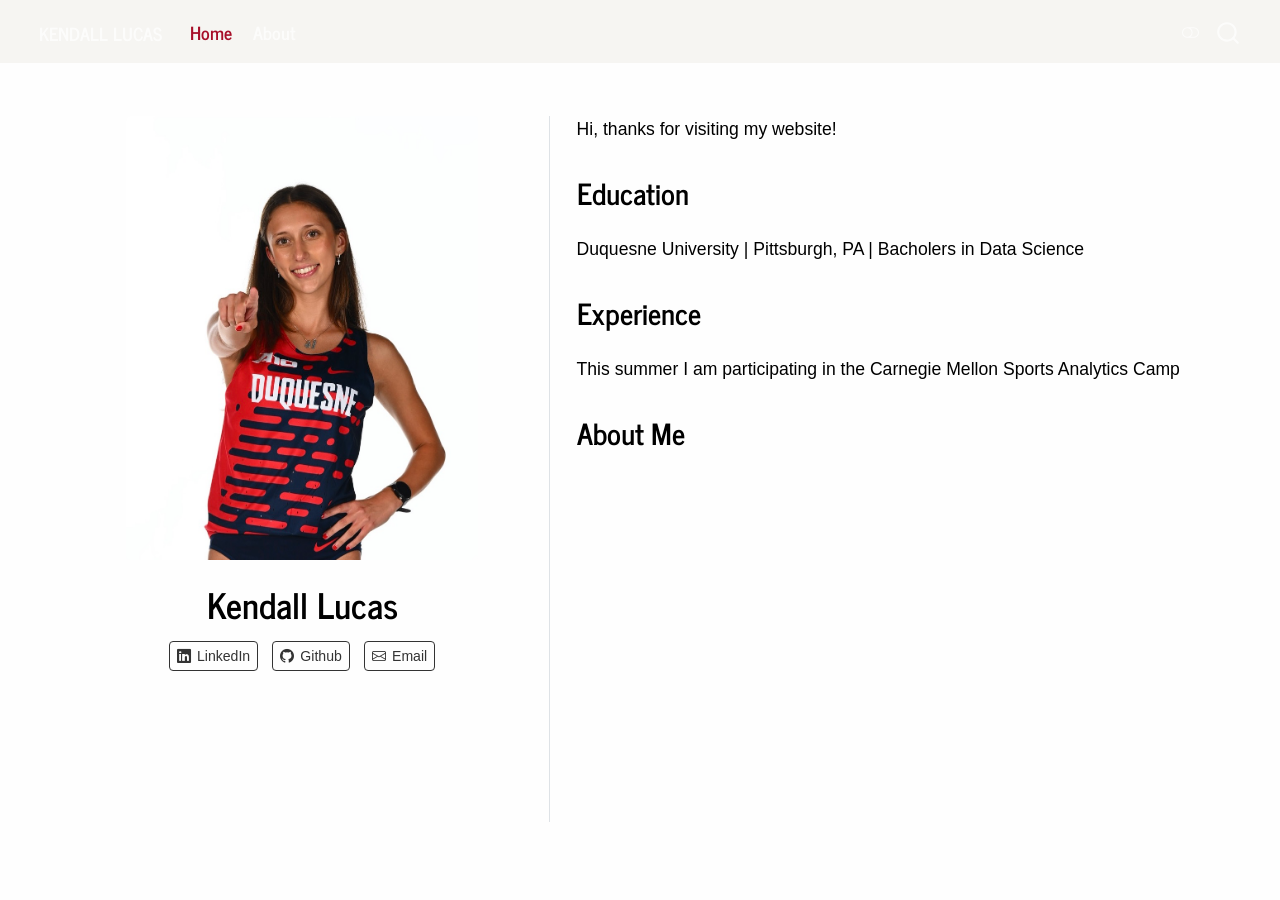
==== index.html @ 0dd99e91 "Built site for gh-pages" ====
<!DOCTYPE html>
<html xmlns="http://www.w3.org/1999/xhtml" lang="en" xml:lang="en"><head>

<meta charset="utf-8">
<meta name="generator" content="quarto-1.5.57">

<meta name="viewport" content="width=device-width, initial-scale=1.0, user-scalable=yes">


<title>Kendall Lucas</title>
<style>
code{white-space: pre-wrap;}
span.smallcaps{font-variant: small-caps;}
div.columns{display: flex; gap: min(4vw, 1.5em);}
div.column{flex: auto; overflow-x: auto;}
div.hanging-indent{margin-left: 1.5em; text-indent: -1.5em;}
ul.task-list{list-style: none;}
ul.task-list li input[type="checkbox"] {
  width: 0.8em;
  margin: 0 0.8em 0.2em -1em; /* quarto-specific, see https://github.com/quarto-dev/quarto-cli/issues/4556 */ 
  vertical-align: middle;
}
</style>


<script src="site_libs/quarto-nav/quarto-nav.js"></script>
<script src="site_libs/quarto-nav/headroom.min.js"></script>
<script src="site_libs/clipboard/clipboard.min.js"></script>
<script src="site_libs/quarto-search/autocomplete.umd.js"></script>
<script src="site_libs/quarto-search/fuse.min.js"></script>
<script src="site_libs/quarto-search/quarto-search.js"></script>
<meta name="quarto:offset" content="./">
<link href="./images.png" rel="icon" type="image/png">
<script src="site_libs/quarto-html/quarto.js"></script>
<script src="site_libs/quarto-html/popper.min.js"></script>
<script src="site_libs/quarto-html/tippy.umd.min.js"></script>
<link href="site_libs/quarto-html/tippy.css" rel="stylesheet">
<link href="site_libs/quarto-html/quarto-syntax-highlighting.css" rel="stylesheet" class="quarto-color-scheme" id="quarto-text-highlighting-styles">
<link href="site_libs/quarto-html/quarto-syntax-highlighting-dark.css" rel="prefetch" class="quarto-color-scheme quarto-color-alternate" id="quarto-text-highlighting-styles">
<script src="site_libs/bootstrap/bootstrap.min.js"></script>
<link href="site_libs/bootstrap/bootstrap-icons.css" rel="stylesheet">
<link href="site_libs/bootstrap/bootstrap.min.css" rel="stylesheet" class="quarto-color-scheme" id="quarto-bootstrap" data-mode="light">
<link href="site_libs/bootstrap/bootstrap-dark.min.css" rel="prefetch" class="quarto-color-scheme quarto-color-alternate" id="quarto-bootstrap" data-mode="dark">
<script id="quarto-search-options" type="application/json">{
  "location": "navbar",
  "copy-button": false,
  "collapse-after": 3,
  "panel-placement": "end",
  "type": "overlay",
  "limit": 50,
  "keyboard-shortcut": [
    "f",
    "/",
    "s"
  ],
  "show-item-context": false,
  "language": {
    "search-no-results-text": "No results",
    "search-matching-documents-text": "matching documents",
    "search-copy-link-title": "Copy link to search",
    "search-hide-matches-text": "Hide additional matches",
    "search-more-match-text": "more match in this document",
    "search-more-matches-text": "more matches in this document",
    "search-clear-button-title": "Clear",
    "search-text-placeholder": "",
    "search-detached-cancel-button-title": "Cancel",
    "search-submit-button-title": "Submit",
    "search-label": "Search"
  }
}</script>


<link rel="stylesheet" href="styles.css">
</head>

<body class="nav-fixed">

<div id="quarto-search-results"></div>
  <header id="quarto-header" class="headroom fixed-top">
    <nav class="navbar navbar-expand-lg " data-bs-theme="dark">
      <div class="navbar-container container-fluid">
      <div class="navbar-brand-container mx-auto">
    <a href="./index.html" class="navbar-brand navbar-brand-logo">
    <img src="./imgaes.png" alt="" class="navbar-logo">
    </a>
    <a class="navbar-brand" href="./index.html">
    <span class="navbar-title">Kendall Lucas</span>
    </a>
  </div>
            <div id="quarto-search" class="" title="Search"></div>
          <button class="navbar-toggler" type="button" data-bs-toggle="collapse" data-bs-target="#navbarCollapse" aria-controls="navbarCollapse" role="menu" aria-expanded="false" aria-label="Toggle navigation" onclick="if (window.quartoToggleHeadroom) { window.quartoToggleHeadroom(); }">
  <span class="navbar-toggler-icon"></span>
</button>
          <div class="collapse navbar-collapse" id="navbarCollapse">
            <ul class="navbar-nav navbar-nav-scroll me-auto">
  <li class="nav-item">
    <a class="nav-link active" href="./index.html" aria-current="page"> 
<span class="menu-text">Home</span></a>
  </li>  
  <li class="nav-item">
    <a class="nav-link" href="./about.html"> 
<span class="menu-text">About</span></a>
  </li>  
</ul>
          </div> <!-- /navcollapse -->
            <div class="quarto-navbar-tools">
  <a href="" class="quarto-color-scheme-toggle quarto-navigation-tool  px-1" onclick="window.quartoToggleColorScheme(); return false;" title="Toggle dark mode"><i class="bi"></i></a>
</div>
      </div> <!-- /container-fluid -->
    </nav>
</header>
<!-- content -->
<div id="quarto-content" class="quarto-container page-columns page-rows-contents page-layout-full page-navbar">
<!-- sidebar -->
<!-- margin-sidebar -->
    
<!-- main -->
<div class="quarto-about-trestles column-page">
  <div class="about-entity">
    <img src="correct_headshot1.png" class="about-image
  rounded " style="width: 20em;">
<header id="title-block-header" class="quarto-title-block default">
<div class="quarto-title">
<h1 class="title">Kendall Lucas</h1>
</div>
<div class="quarto-title-meta column-page">
  </div>
</header>
    <div class="about-links">
  <a href="https://www.linkedin.com/in/kendall-lucas-64274b386/" class="about-link" rel="" target="">
    <i class="bi bi-linkedin"></i>
     <span class="about-link-text">LinkedIn</span>
  </a>
  <a href="https://github.com/kendall-lucas25" class="about-link" rel="" target="">
    <i class="bi bi-github"></i>
     <span class="about-link-text">Github</span>
  </a>
  <a href="/lucask9@duq.edu" class="about-link" rel="" target="">
    <i class="bi bi-envelope"></i>
     <span class="about-link-text">Email</span>
  </a>
</div>
  </div>
  <div class="about-contents"><main class="content column-page" id="quarto-document-content">
<div id="intro">
<p>Hi, thanks for visiting my website!</p>
<section id="education" class="level2">
<h2 data-anchor-id="education">Education</h2>
<p>Duquesne University | Pittsburgh, PA | Bacholers in Data Science</p>
</section>
<section id="experience" class="level2">
<h2 data-anchor-id="experience">Experience</h2>
<p>This summer I am participating in the Carnegie Mellon Sports Analytics Camp</p>
</section>
<section id="about-me" class="level2">
<h2 data-anchor-id="about-me">About Me</h2>


</section>
</div>
</main></div>
</div>
 <!-- /main -->
<script id="quarto-html-after-body" type="application/javascript">
window.document.addEventListener("DOMContentLoaded", function (event) {
  const toggleBodyColorMode = (bsSheetEl) => {
    const mode = bsSheetEl.getAttribute("data-mode");
    const bodyEl = window.document.querySelector("body");
    if (mode === "dark") {
      bodyEl.classList.add("quarto-dark");
      bodyEl.classList.remove("quarto-light");
    } else {
      bodyEl.classList.add("quarto-light");
      bodyEl.classList.remove("quarto-dark");
    }
  }
  const toggleBodyColorPrimary = () => {
    const bsSheetEl = window.document.querySelector("link#quarto-bootstrap");
    if (bsSheetEl) {
      toggleBodyColorMode(bsSheetEl);
    }
  }
  toggleBodyColorPrimary();  
  const disableStylesheet = (stylesheets) => {
    for (let i=0; i < stylesheets.length; i++) {
      const stylesheet = stylesheets[i];
      stylesheet.rel = 'prefetch';
    }
  }
  const enableStylesheet = (stylesheets) => {
    for (let i=0; i < stylesheets.length; i++) {
      const stylesheet = stylesheets[i];
      stylesheet.rel = 'stylesheet';
    }
  }
  const manageTransitions = (selector, allowTransitions) => {
    const els = window.document.querySelectorAll(selector);
    for (let i=0; i < els.length; i++) {
      const el = els[i];
      if (allowTransitions) {
        el.classList.remove('notransition');
      } else {
        el.classList.add('notransition');
      }
    }
  }
  const toggleGiscusIfUsed = (isAlternate, darkModeDefault) => {
    const baseTheme = document.querySelector('#giscus-base-theme')?.value ?? 'light';
    const alternateTheme = document.querySelector('#giscus-alt-theme')?.value ?? 'dark';
    let newTheme = '';
    if(darkModeDefault) {
      newTheme = isAlternate ? baseTheme : alternateTheme;
    } else {
      newTheme = isAlternate ? alternateTheme : baseTheme;
    }
    const changeGiscusTheme = () => {
      // From: https://github.com/giscus/giscus/issues/336
      const sendMessage = (message) => {
        const iframe = document.querySelector('iframe.giscus-frame');
        if (!iframe) return;
        iframe.contentWindow.postMessage({ giscus: message }, 'https://giscus.app');
      }
      sendMessage({
        setConfig: {
          theme: newTheme
        }
      });
    }
    const isGiscussLoaded = window.document.querySelector('iframe.giscus-frame') !== null;
    if (isGiscussLoaded) {
      changeGiscusTheme();
    }
  }
  const toggleColorMode = (alternate) => {
    // Switch the stylesheets
    const alternateStylesheets = window.document.querySelectorAll('link.quarto-color-scheme.quarto-color-alternate');
    manageTransitions('#quarto-margin-sidebar .nav-link', false);
    if (alternate) {
      enableStylesheet(alternateStylesheets);
      for (const sheetNode of alternateStylesheets) {
        if (sheetNode.id === "quarto-bootstrap") {
          toggleBodyColorMode(sheetNode);
        }
      }
    } else {
      disableStylesheet(alternateStylesheets);
      toggleBodyColorPrimary();
    }
    manageTransitions('#quarto-margin-sidebar .nav-link', true);
    // Switch the toggles
    const toggles = window.document.querySelectorAll('.quarto-color-scheme-toggle');
    for (let i=0; i < toggles.length; i++) {
      const toggle = toggles[i];
      if (toggle) {
        if (alternate) {
          toggle.classList.add("alternate");     
        } else {
          toggle.classList.remove("alternate");
        }
      }
    }
    // Hack to workaround the fact that safari doesn't
    // properly recolor the scrollbar when toggling (#1455)
    if (navigator.userAgent.indexOf('Safari') > 0 && navigator.userAgent.indexOf('Chrome') == -1) {
      manageTransitions("body", false);
      window.scrollTo(0, 1);
      setTimeout(() => {
        window.scrollTo(0, 0);
        manageTransitions("body", true);
      }, 40);  
    }
  }
  const isFileUrl = () => { 
    return window.location.protocol === 'file:';
  }
  const hasAlternateSentinel = () => {  
    let styleSentinel = getColorSchemeSentinel();
    if (styleSentinel !== null) {
      return styleSentinel === "alternate";
    } else {
      return false;
    }
  }
  const setStyleSentinel = (alternate) => {
    const value = alternate ? "alternate" : "default";
    if (!isFileUrl()) {
      window.localStorage.setItem("quarto-color-scheme", value);
    } else {
      localAlternateSentinel = value;
    }
  }
  const getColorSchemeSentinel = () => {
    if (!isFileUrl()) {
      const storageValue = window.localStorage.getItem("quarto-color-scheme");
      return storageValue != null ? storageValue : localAlternateSentinel;
    } else {
      return localAlternateSentinel;
    }
  }
  const darkModeDefault = false;
  let localAlternateSentinel = darkModeDefault ? 'alternate' : 'default';
  // Dark / light mode switch
  window.quartoToggleColorScheme = () => {
    // Read the current dark / light value 
    let toAlternate = !hasAlternateSentinel();
    toggleColorMode(toAlternate);
    setStyleSentinel(toAlternate);
    toggleGiscusIfUsed(toAlternate, darkModeDefault);
  };
  // Ensure there is a toggle, if there isn't float one in the top right
  if (window.document.querySelector('.quarto-color-scheme-toggle') === null) {
    const a = window.document.createElement('a');
    a.classList.add('top-right');
    a.classList.add('quarto-color-scheme-toggle');
    a.href = "";
    a.onclick = function() { try { window.quartoToggleColorScheme(); } catch {} return false; };
    const i = window.document.createElement("i");
    i.classList.add('bi');
    a.appendChild(i);
    window.document.body.appendChild(a);
  }
  // Switch to dark mode if need be
  if (hasAlternateSentinel()) {
    toggleColorMode(true);
  } else {
    toggleColorMode(false);
  }
  const isCodeAnnotation = (el) => {
    for (const clz of el.classList) {
      if (clz.startsWith('code-annotation-')) {                     
        return true;
      }
    }
    return false;
  }
  const onCopySuccess = function(e) {
    // button target
    const button = e.trigger;
    // don't keep focus
    button.blur();
    // flash "checked"
    button.classList.add('code-copy-button-checked');
    var currentTitle = button.getAttribute("title");
    button.setAttribute("title", "Copied!");
    let tooltip;
    if (window.bootstrap) {
      button.setAttribute("data-bs-toggle", "tooltip");
      button.setAttribute("data-bs-placement", "left");
      button.setAttribute("data-bs-title", "Copied!");
      tooltip = new bootstrap.Tooltip(button, 
        { trigger: "manual", 
          customClass: "code-copy-button-tooltip",
          offset: [0, -8]});
      tooltip.show();    
    }
    setTimeout(function() {
      if (tooltip) {
        tooltip.hide();
        button.removeAttribute("data-bs-title");
        button.removeAttribute("data-bs-toggle");
        button.removeAttribute("data-bs-placement");
      }
      button.setAttribute("title", currentTitle);
      button.classList.remove('code-copy-button-checked');
    }, 1000);
    // clear code selection
    e.clearSelection();
  }
  const getTextToCopy = function(trigger) {
      const codeEl = trigger.previousElementSibling.cloneNode(true);
      for (const childEl of codeEl.children) {
        if (isCodeAnnotation(childEl)) {
          childEl.remove();
        }
      }
      return codeEl.innerText;
  }
  const clipboard = new window.ClipboardJS('.code-copy-button:not([data-in-quarto-modal])', {
    text: getTextToCopy
  });
  clipboard.on('success', onCopySuccess);
  if (window.document.getElementById('quarto-embedded-source-code-modal')) {
    // For code content inside modals, clipBoardJS needs to be initialized with a container option
    // TODO: Check when it could be a function (https://github.com/zenorocha/clipboard.js/issues/860)
    const clipboardModal = new window.ClipboardJS('.code-copy-button[data-in-quarto-modal]', {
      text: getTextToCopy,
      container: window.document.getElementById('quarto-embedded-source-code-modal')
    });
    clipboardModal.on('success', onCopySuccess);
  }
    var localhostRegex = new RegExp(/^(?:http|https):\/\/localhost\:?[0-9]*\//);
    var mailtoRegex = new RegExp(/^mailto:/);
      var filterRegex = new RegExp('/' + window.location.host + '/');
    var isInternal = (href) => {
        return filterRegex.test(href) || localhostRegex.test(href) || mailtoRegex.test(href);
    }
    // Inspect non-navigation links and adorn them if external
 	var links = window.document.querySelectorAll('a[href]:not(.nav-link):not(.navbar-brand):not(.toc-action):not(.sidebar-link):not(.sidebar-item-toggle):not(.pagination-link):not(.no-external):not([aria-hidden]):not(.dropdown-item):not(.quarto-navigation-tool):not(.about-link)');
    for (var i=0; i<links.length; i++) {
      const link = links[i];
      if (!isInternal(link.href)) {
        // undo the damage that might have been done by quarto-nav.js in the case of
        // links that we want to consider external
        if (link.dataset.originalHref !== undefined) {
          link.href = link.dataset.originalHref;
        }
      }
    }
  function tippyHover(el, contentFn, onTriggerFn, onUntriggerFn) {
    const config = {
      allowHTML: true,
      maxWidth: 500,
      delay: 100,
      arrow: false,
      appendTo: function(el) {
          return el.parentElement;
      },
      interactive: true,
      interactiveBorder: 10,
      theme: 'quarto',
      placement: 'bottom-start',
    };
    if (contentFn) {
      config.content = contentFn;
    }
    if (onTriggerFn) {
      config.onTrigger = onTriggerFn;
    }
    if (onUntriggerFn) {
      config.onUntrigger = onUntriggerFn;
    }
    window.tippy(el, config); 
  }
  const noterefs = window.document.querySelectorAll('a[role="doc-noteref"]');
  for (var i=0; i<noterefs.length; i++) {
    const ref = noterefs[i];
    tippyHover(ref, function() {
      // use id or data attribute instead here
      let href = ref.getAttribute('data-footnote-href') || ref.getAttribute('href');
      try { href = new URL(href).hash; } catch {}
      const id = href.replace(/^#\/?/, "");
      const note = window.document.getElementById(id);
      if (note) {
        return note.innerHTML;
      } else {
        return "";
      }
    });
  }
  const xrefs = window.document.querySelectorAll('a.quarto-xref');
  const processXRef = (id, note) => {
    // Strip column container classes
    const stripColumnClz = (el) => {
      el.classList.remove("page-full", "page-columns");
      if (el.children) {
        for (const child of el.children) {
          stripColumnClz(child);
        }
      }
    }
    stripColumnClz(note)
    if (id === null || id.startsWith('sec-')) {
      // Special case sections, only their first couple elements
      const container = document.createElement("div");
      if (note.children && note.children.length > 2) {
        container.appendChild(note.children[0].cloneNode(true));
        for (let i = 1; i < note.children.length; i++) {
          const child = note.children[i];
          if (child.tagName === "P" && child.innerText === "") {
            continue;
          } else {
            container.appendChild(child.cloneNode(true));
            break;
          }
        }
        if (window.Quarto?.typesetMath) {
          window.Quarto.typesetMath(container);
        }
        return container.innerHTML
      } else {
        if (window.Quarto?.typesetMath) {
          window.Quarto.typesetMath(note);
        }
        return note.innerHTML;
      }
    } else {
      // Remove any anchor links if they are present
      const anchorLink = note.querySelector('a.anchorjs-link');
      if (anchorLink) {
        anchorLink.remove();
      }
      if (window.Quarto?.typesetMath) {
        window.Quarto.typesetMath(note);
      }
      // TODO in 1.5, we should make sure this works without a callout special case
      if (note.classList.contains("callout")) {
        return note.outerHTML;
      } else {
        return note.innerHTML;
      }
    }
  }
  for (var i=0; i<xrefs.length; i++) {
    const xref = xrefs[i];
    tippyHover(xref, undefined, function(instance) {
      instance.disable();
      let url = xref.getAttribute('href');
      let hash = undefined; 
      if (url.startsWith('#')) {
        hash = url;
      } else {
        try { hash = new URL(url).hash; } catch {}
      }
      if (hash) {
        const id = hash.replace(/^#\/?/, "");
        const note = window.document.getElementById(id);
        if (note !== null) {
          try {
            const html = processXRef(id, note.cloneNode(true));
            instance.setContent(html);
          } finally {
            instance.enable();
            instance.show();
          }
        } else {
          // See if we can fetch this
          fetch(url.split('#')[0])
          .then(res => res.text())
          .then(html => {
            const parser = new DOMParser();
            const htmlDoc = parser.parseFromString(html, "text/html");
            const note = htmlDoc.getElementById(id);
            if (note !== null) {
              const html = processXRef(id, note);
              instance.setContent(html);
            } 
          }).finally(() => {
            instance.enable();
            instance.show();
          });
        }
      } else {
        // See if we can fetch a full url (with no hash to target)
        // This is a special case and we should probably do some content thinning / targeting
        fetch(url)
        .then(res => res.text())
        .then(html => {
          const parser = new DOMParser();
          const htmlDoc = parser.parseFromString(html, "text/html");
          const note = htmlDoc.querySelector('main.content');
          if (note !== null) {
            // This should only happen for chapter cross references
            // (since there is no id in the URL)
            // remove the first header
            if (note.children.length > 0 && note.children[0].tagName === "HEADER") {
              note.children[0].remove();
            }
            const html = processXRef(null, note);
            instance.setContent(html);
          } 
        }).finally(() => {
          instance.enable();
          instance.show();
        });
      }
    }, function(instance) {
    });
  }
      let selectedAnnoteEl;
      const selectorForAnnotation = ( cell, annotation) => {
        let cellAttr = 'data-code-cell="' + cell + '"';
        let lineAttr = 'data-code-annotation="' +  annotation + '"';
        const selector = 'span[' + cellAttr + '][' + lineAttr + ']';
        return selector;
      }
      const selectCodeLines = (annoteEl) => {
        const doc = window.document;
        const targetCell = annoteEl.getAttribute("data-target-cell");
        const targetAnnotation = annoteEl.getAttribute("data-target-annotation");
        const annoteSpan = window.document.querySelector(selectorForAnnotation(targetCell, targetAnnotation));
        const lines = annoteSpan.getAttribute("data-code-lines").split(",");
        const lineIds = lines.map((line) => {
          return targetCell + "-" + line;
        })
        let top = null;
        let height = null;
        let parent = null;
        if (lineIds.length > 0) {
            //compute the position of the single el (top and bottom and make a div)
            const el = window.document.getElementById(lineIds[0]);
            top = el.offsetTop;
            height = el.offsetHeight;
            parent = el.parentElement.parentElement;
          if (lineIds.length > 1) {
            const lastEl = window.document.getElementById(lineIds[lineIds.length - 1]);
            const bottom = lastEl.offsetTop + lastEl.offsetHeight;
            height = bottom - top;
          }
          if (top !== null && height !== null && parent !== null) {
            // cook up a div (if necessary) and position it 
            let div = window.document.getElementById("code-annotation-line-highlight");
            if (div === null) {
              div = window.document.createElement("div");
              div.setAttribute("id", "code-annotation-line-highlight");
              div.style.position = 'absolute';
              parent.appendChild(div);
            }
            div.style.top = top - 2 + "px";
            div.style.height = height + 4 + "px";
            div.style.left = 0;
            let gutterDiv = window.document.getElementById("code-annotation-line-highlight-gutter");
            if (gutterDiv === null) {
              gutterDiv = window.document.createElement("div");
              gutterDiv.setAttribute("id", "code-annotation-line-highlight-gutter");
              gutterDiv.style.position = 'absolute';
              const codeCell = window.document.getElementById(targetCell);
              const gutter = codeCell.querySelector('.code-annotation-gutter');
              gutter.appendChild(gutterDiv);
            }
            gutterDiv.style.top = top - 2 + "px";
            gutterDiv.style.height = height + 4 + "px";
          }
          selectedAnnoteEl = annoteEl;
        }
      };
      const unselectCodeLines = () => {
        const elementsIds = ["code-annotation-line-highlight", "code-annotation-line-highlight-gutter"];
        elementsIds.forEach((elId) => {
          const div = window.document.getElementById(elId);
          if (div) {
            div.remove();
          }
        });
        selectedAnnoteEl = undefined;
      };
        // Handle positioning of the toggle
    window.addEventListener(
      "resize",
      throttle(() => {
        elRect = undefined;
        if (selectedAnnoteEl) {
          selectCodeLines(selectedAnnoteEl);
        }
      }, 10)
    );
    function throttle(fn, ms) {
    let throttle = false;
    let timer;
      return (...args) => {
        if(!throttle) { // first call gets through
            fn.apply(this, args);
            throttle = true;
        } else { // all the others get throttled
            if(timer) clearTimeout(timer); // cancel #2
            timer = setTimeout(() => {
              fn.apply(this, args);
              timer = throttle = false;
            }, ms);
        }
      };
    }
      // Attach click handler to the DT
      const annoteDls = window.document.querySelectorAll('dt[data-target-cell]');
      for (const annoteDlNode of annoteDls) {
        annoteDlNode.addEventListener('click', (event) => {
          const clickedEl = event.target;
          if (clickedEl !== selectedAnnoteEl) {
            unselectCodeLines();
            const activeEl = window.document.querySelector('dt[data-target-cell].code-annotation-active');
            if (activeEl) {
              activeEl.classList.remove('code-annotation-active');
            }
            selectCodeLines(clickedEl);
            clickedEl.classList.add('code-annotation-active');
          } else {
            // Unselect the line
            unselectCodeLines();
            clickedEl.classList.remove('code-annotation-active');
          }
        });
      }
  const findCites = (el) => {
    const parentEl = el.parentElement;
    if (parentEl) {
      const cites = parentEl.dataset.cites;
      if (cites) {
        return {
          el,
          cites: cites.split(' ')
        };
      } else {
        return findCites(el.parentElement)
      }
    } else {
      return undefined;
    }
  };
  var bibliorefs = window.document.querySelectorAll('a[role="doc-biblioref"]');
  for (var i=0; i<bibliorefs.length; i++) {
    const ref = bibliorefs[i];
    const citeInfo = findCites(ref);
    if (citeInfo) {
      tippyHover(citeInfo.el, function() {
        var popup = window.document.createElement('div');
        citeInfo.cites.forEach(function(cite) {
          var citeDiv = window.document.createElement('div');
          citeDiv.classList.add('hanging-indent');
          citeDiv.classList.add('csl-entry');
          var biblioDiv = window.document.getElementById('ref-' + cite);
          if (biblioDiv) {
            citeDiv.innerHTML = biblioDiv.innerHTML;
          }
          popup.appendChild(citeDiv);
        });
        return popup.innerHTML;
      });
    }
  }
});
</script>
</div> <!-- /content -->




</body></html>
---- site_libs/quarto-html/tippy.css ----
.tippy-box[data-animation=fade][data-state=hidden]{opacity:0}[data-tippy-root]{max-width:calc(100vw - 10px)}.tippy-box{position:relative;background-color:#333;color:#fff;border-radius:4px;font-size:14px;line-height:1.4;white-space:normal;outline:0;transition-property:transform,visibility,opacity}.tippy-box[data-placement^=top]>.tippy-arrow{bottom:0}.tippy-box[data-placement^=top]>.tippy-arrow:before{bottom:-7px;left:0;border-width:8px 8px 0;border-top-color:initial;transform-origin:center top}.tippy-box[data-placement^=bottom]>.tippy-arrow{top:0}.tippy-box[data-placement^=bottom]>.tippy-arrow:before{top:-7px;left:0;border-width:0 8px 8px;border-bottom-color:initial;transform-origin:center bottom}.tippy-box[data-placement^=left]>.tippy-arrow{right:0}.tippy-box[data-placement^=left]>.tippy-arrow:before{border-width:8px 0 8px 8px;border-left-color:initial;right:-7px;transform-origin:center left}.tippy-box[data-placement^=right]>.tippy-arrow{left:0}.tippy-box[data-placement^=right]>.tippy-arrow:before{left:-7px;border-width:8px 8px 8px 0;border-right-color:initial;transform-origin:center right}.tippy-box[data-inertia][data-state=visible]{transition-timing-function:cubic-bezier(.54,1.5,.38,1.11)}.tippy-arrow{width:16px;height:16px;color:#333}.tippy-arrow:before{content:"";position:absolute;border-color:transparent;border-style:solid}.tippy-content{position:relative;padding:5px 9px;z-index:1}
---- site_libs/quarto-html/quarto-syntax-highlighting.css ----
/* quarto syntax highlight colors */
:root {
  --quarto-hl-ot-color: #003B4F;
  --quarto-hl-at-color: #657422;
  --quarto-hl-ss-color: #20794D;
  --quarto-hl-an-color: #5E5E5E;
  --quarto-hl-fu-color: #4758AB;
  --quarto-hl-st-color: #20794D;
  --quarto-hl-cf-color: #003B4F;
  --quarto-hl-op-color: #5E5E5E;
  --quarto-hl-er-color: #AD0000;
  --quarto-hl-bn-color: #AD0000;
  --quarto-hl-al-color: #AD0000;
  --quarto-hl-va-color: #111111;
  --quarto-hl-bu-color: inherit;
  --quarto-hl-ex-color: inherit;
  --quarto-hl-pp-color: #AD0000;
  --quarto-hl-in-color: #5E5E5E;
  --quarto-hl-vs-color: #20794D;
  --quarto-hl-wa-color: #5E5E5E;
  --quarto-hl-do-color: #5E5E5E;
  --quarto-hl-im-color: #00769E;
  --quarto-hl-ch-color: #20794D;
  --quarto-hl-dt-color: #AD0000;
  --quarto-hl-fl-color: #AD0000;
  --quarto-hl-co-color: #5E5E5E;
  --quarto-hl-cv-color: #5E5E5E;
  --quarto-hl-cn-color: #8f5902;
  --quarto-hl-sc-color: #5E5E5E;
  --quarto-hl-dv-color: #AD0000;
  --quarto-hl-kw-color: #003B4F;
}

/* other quarto variables */
:root {
  --quarto-font-monospace: SFMono-Regular, Menlo, Monaco, Consolas, "Liberation Mono", "Courier New", monospace;
}

pre > code.sourceCode > span {
  color: #003B4F;
}

code span {
  color: #003B4F;
}

code.sourceCode > span {
  color: #003B4F;
}

div.sourceCode,
div.sourceCode pre.sourceCode {
  color: #003B4F;
}

code span.ot {
  color: #003B4F;
  font-style: inherit;
}

code span.at {
  color: #657422;
  font-style: inherit;
}

code span.ss {
  color: #20794D;
  font-style: inherit;
}

code span.an {
  color: #5E5E5E;
  font-style: inherit;
}

code span.fu {
  color: #4758AB;
  font-style: inherit;
}

code span.st {
  color: #20794D;
  font-style: inherit;
}

code span.cf {
  color: #003B4F;
  font-weight: bold;
  font-style: inherit;
}

code span.op {
  color: #5E5E5E;
  font-style: inherit;
}

code span.er {
  color: #AD0000;
  font-style: inherit;
}

code span.bn {
  color: #AD0000;
  font-style: inherit;
}

code span.al {
  color: #AD0000;
  font-style: inherit;
}

code span.va {
  color: #111111;
  font-style: inherit;
}

code span.bu {
  font-style: inherit;
}

code span.ex {
  font-style: inherit;
}

code span.pp {
  color: #AD0000;
  font-style: inherit;
}

code span.in {
  color: #5E5E5E;
  font-style: inherit;
}

code span.vs {
  color: #20794D;
  font-style: inherit;
}

code span.wa {
  color: #5E5E5E;
  font-style: italic;
}

code span.do {
  color: #5E5E5E;
  font-style: italic;
}

code span.im {
  color: #00769E;
  font-style: inherit;
}

code span.ch {
  color: #20794D;
  font-style: inherit;
}

code span.dt {
  color: #AD0000;
  font-style: inherit;
}

code span.fl {
  color: #AD0000;
  font-style: inherit;
}

code span.co {
  color: #5E5E5E;
  font-style: inherit;
}

code span.cv {
  color: #5E5E5E;
  font-style: italic;
}

code span.cn {
  color: #8f5902;
  font-style: inherit;
}

code span.sc {
  color: #5E5E5E;
  font-style: inherit;
}

code span.dv {
  color: #AD0000;
  font-style: inherit;
}

code span.kw {
  color: #003B4F;
  font-weight: bold;
  font-style: inherit;
}

.prevent-inlining {
  content: "</";
}

/*# sourceMappingURL=debc5d5d77c3f9108843748ff7464032.css.map */
---- site_libs/quarto-html/quarto-syntax-highlighting-dark.css ----
/* quarto syntax highlight colors */
:root {
  --quarto-hl-al-color: #f07178;
  --quarto-hl-an-color: #d4d0ab;
  --quarto-hl-at-color: #00e0e0;
  --quarto-hl-bn-color: #d4d0ab;
  --quarto-hl-bu-color: #abe338;
  --quarto-hl-ch-color: #abe338;
  --quarto-hl-co-color: #f8f8f2;
  --quarto-hl-cv-color: #ffd700;
  --quarto-hl-cn-color: #ffd700;
  --quarto-hl-cf-color: #ffa07a;
  --quarto-hl-dt-color: #ffa07a;
  --quarto-hl-dv-color: #d4d0ab;
  --quarto-hl-do-color: #f8f8f2;
  --quarto-hl-er-color: #f07178;
  --quarto-hl-ex-color: #00e0e0;
  --quarto-hl-fl-color: #d4d0ab;
  --quarto-hl-fu-color: #ffa07a;
  --quarto-hl-im-color: #abe338;
  --quarto-hl-in-color: #d4d0ab;
  --quarto-hl-kw-color: #ffa07a;
  --quarto-hl-op-color: #ffa07a;
  --quarto-hl-ot-color: #00e0e0;
  --quarto-hl-pp-color: #dcc6e0;
  --quarto-hl-re-color: #00e0e0;
  --quarto-hl-sc-color: #abe338;
  --quarto-hl-ss-color: #abe338;
  --quarto-hl-st-color: #abe338;
  --quarto-hl-va-color: #00e0e0;
  --quarto-hl-vs-color: #abe338;
  --quarto-hl-wa-color: #dcc6e0;
}

/* other quarto variables */
:root {
  --quarto-font-monospace: SFMono-Regular, Menlo, Monaco, Consolas, "Liberation Mono", "Courier New", monospace;
}

code span.al {
  background-color: #2a0f15;
  font-weight: bold;
  color: #f07178;
}

code span.an {
  color: #d4d0ab;
}

code span.at {
  color: #00e0e0;
}

code span.bn {
  color: #d4d0ab;
}

code span.bu {
  color: #abe338;
}

code span.ch {
  color: #abe338;
}

code span.co {
  font-style: italic;
  color: #f8f8f2;
}

code span.cv {
  color: #ffd700;
}

code span.cn {
  color: #ffd700;
}

code span.cf {
  font-weight: bold;
  color: #ffa07a;
}

code span.dt {
  color: #ffa07a;
}

code span.dv {
  color: #d4d0ab;
}

code span.do {
  color: #f8f8f2;
}

code span.er {
  color: #f07178;
  text-decoration: underline;
}

code span.ex {
  font-weight: bold;
  color: #00e0e0;
}

code span.fl {
  color: #d4d0ab;
}

code span.fu {
  color: #ffa07a;
}

code span.im {
  color: #abe338;
}

code span.in {
  color: #d4d0ab;
}

code span.kw {
  font-weight: bold;
  color: #ffa07a;
}

pre > code.sourceCode > span {
  color: #f8f8f2;
}

code span {
  color: #f8f8f2;
}

code.sourceCode > span {
  color: #f8f8f2;
}

div.sourceCode,
div.sourceCode pre.sourceCode {
  color: #f8f8f2;
}

code span.op {
  color: #ffa07a;
}

code span.ot {
  color: #00e0e0;
}

code span.pp {
  color: #dcc6e0;
}

code span.re {
  background-color: #f8f8f2;
  color: #00e0e0;
}

code span.sc {
  color: #abe338;
}

code span.ss {
  color: #abe338;
}

code span.st {
  color: #abe338;
}

code span.va {
  color: #00e0e0;
}

code span.vs {
  color: #abe338;
}

code span.wa {
  color: #dcc6e0;
}

.prevent-inlining {
  content: "</";
}

/*# sourceMappingURL=935a306eefa94366c21e1a970dddb765.css.map */
---- styles.css ----
/* css styles */
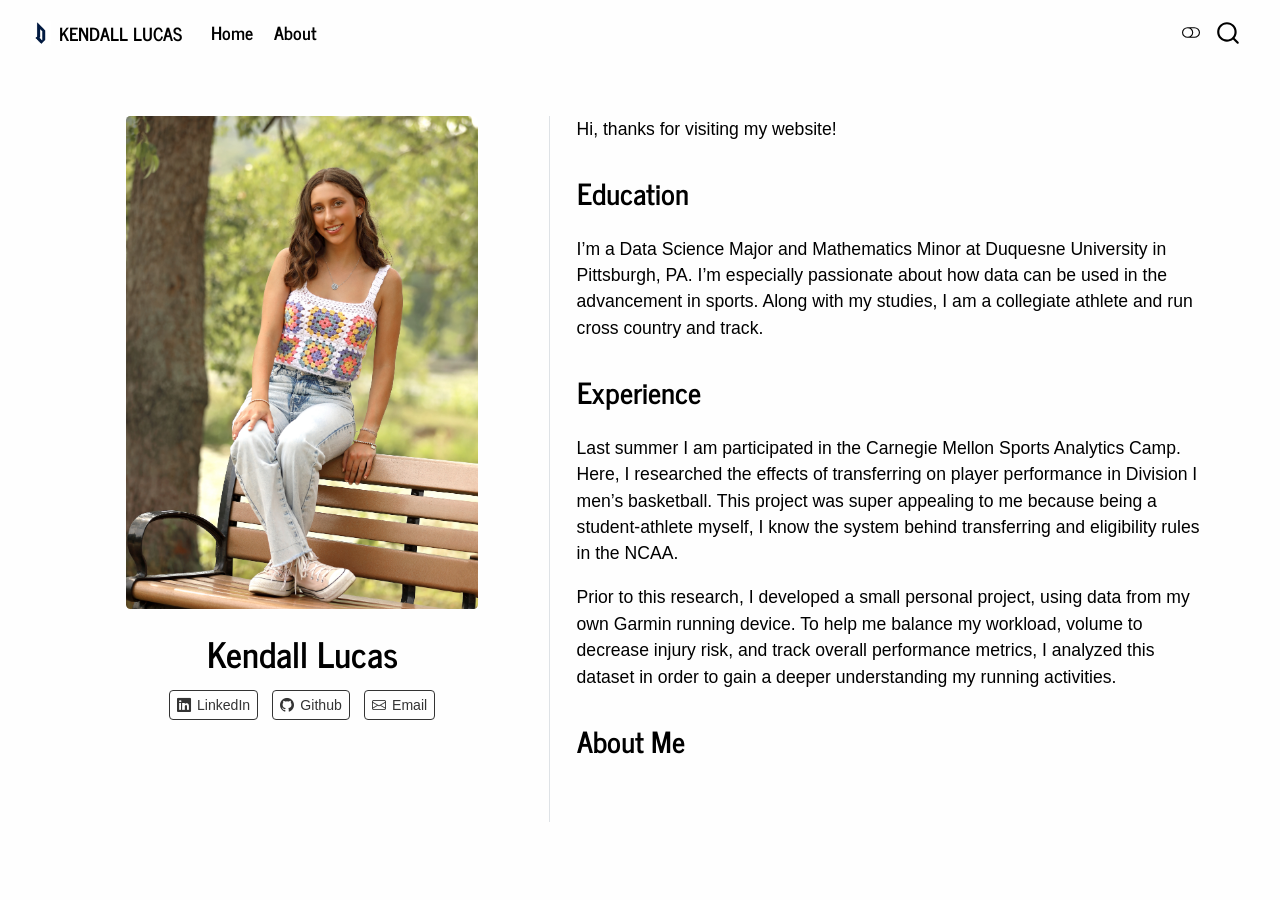
==== commit bb84e4c4: "Built site for gh-pages" ====
--- a/index.html
+++ b/index.html
@@ -30,7 +30,7 @@
 <script src="site_libs/quarto-search/fuse.min.js"></script>
 <script src="site_libs/quarto-search/quarto-search.js"></script>
 <meta name="quarto:offset" content="./">
-<link href="./images.png" rel="icon" type="image/png">
+<link href="./images/duquesne_logo_2.png" rel="icon" type="image/png">
 <script src="site_libs/quarto-html/quarto.js"></script>
 <script src="site_libs/quarto-html/popper.min.js"></script>
 <script src="site_libs/quarto-html/tippy.umd.min.js"></script>
@@ -81,7 +81,7 @@
       <div class="navbar-container container-fluid">
       <div class="navbar-brand-container mx-auto">
     <a href="./index.html" class="navbar-brand navbar-brand-logo">
-    <img src="./imgaes.png" alt="" class="navbar-logo">
+    <img src="./images/duquesne_logo_2.png" alt="" class="navbar-logo">
     </a>
     <a class="navbar-brand" href="./index.html">
     <span class="navbar-title">Kendall Lucas</span>
@@ -117,7 +117,7 @@
 <!-- main -->
 <div class="quarto-about-trestles column-page">
   <div class="about-entity">
-    <img src="correct_headshot1.png" class="about-image
+    <img src="images/correct_headshot2.jpg" class="about-image
   rounded " style="width: 20em;">
 <header id="title-block-header" class="quarto-title-block default">
 <div class="quarto-title">
@@ -146,18 +146,19 @@
 <p>Hi, thanks for visiting my website!</p>
 <section id="education" class="level2">
 <h2 data-anchor-id="education">Education</h2>
-<p>Duquesne University | Pittsburgh, PA | Bacholers in Data Science</p>
+<p>I’m a Data Science Major and Mathematics Minor at Duquesne University in Pittsburgh, PA. I’m especially passionate about how data can be used in the advancement in sports. Along with my studies, I am a collegiate athlete and run cross country and track.</p>
 </section>
 <section id="experience" class="level2">
 <h2 data-anchor-id="experience">Experience</h2>
-<p>This summer I am participating in the Carnegie Mellon Sports Analytics Camp</p>
+<p>Last summer I am participated in the Carnegie Mellon Sports Analytics Camp. Here, I researched the effects of transferring on player performance in Division I men’s basketball. This project was super appealing to me because being a student-athlete myself, I know the system behind transferring and eligibility rules in the NCAA.</p>
+<p>Prior to this research, I developed a small personal project, using data from my own Garmin running device. To help me balance my workload, volume to decrease injury risk, and track overall performance metrics, I analyzed this dataset in order to gain a deeper understanding my running activities.</p>
 </section>
 <section id="about-me" class="level2">
 <h2 data-anchor-id="about-me">About Me</h2>
-
-
 </section>
 </div>
+
+
 </main></div>
 </div>
  <!-- /main -->
@@ -390,7 +391,7 @@
   }
     var localhostRegex = new RegExp(/^(?:http|https):\/\/localhost\:?[0-9]*\//);
     var mailtoRegex = new RegExp(/^mailto:/);
-      var filterRegex = new RegExp('/' + window.location.host + '/');
+      var filterRegex = new RegExp("https:\/\/kendall-lucas25\.github\.io\/");
     var isInternal = (href) => {
         return filterRegex.test(href) || localhostRegex.test(href) || mailtoRegex.test(href);
     }
